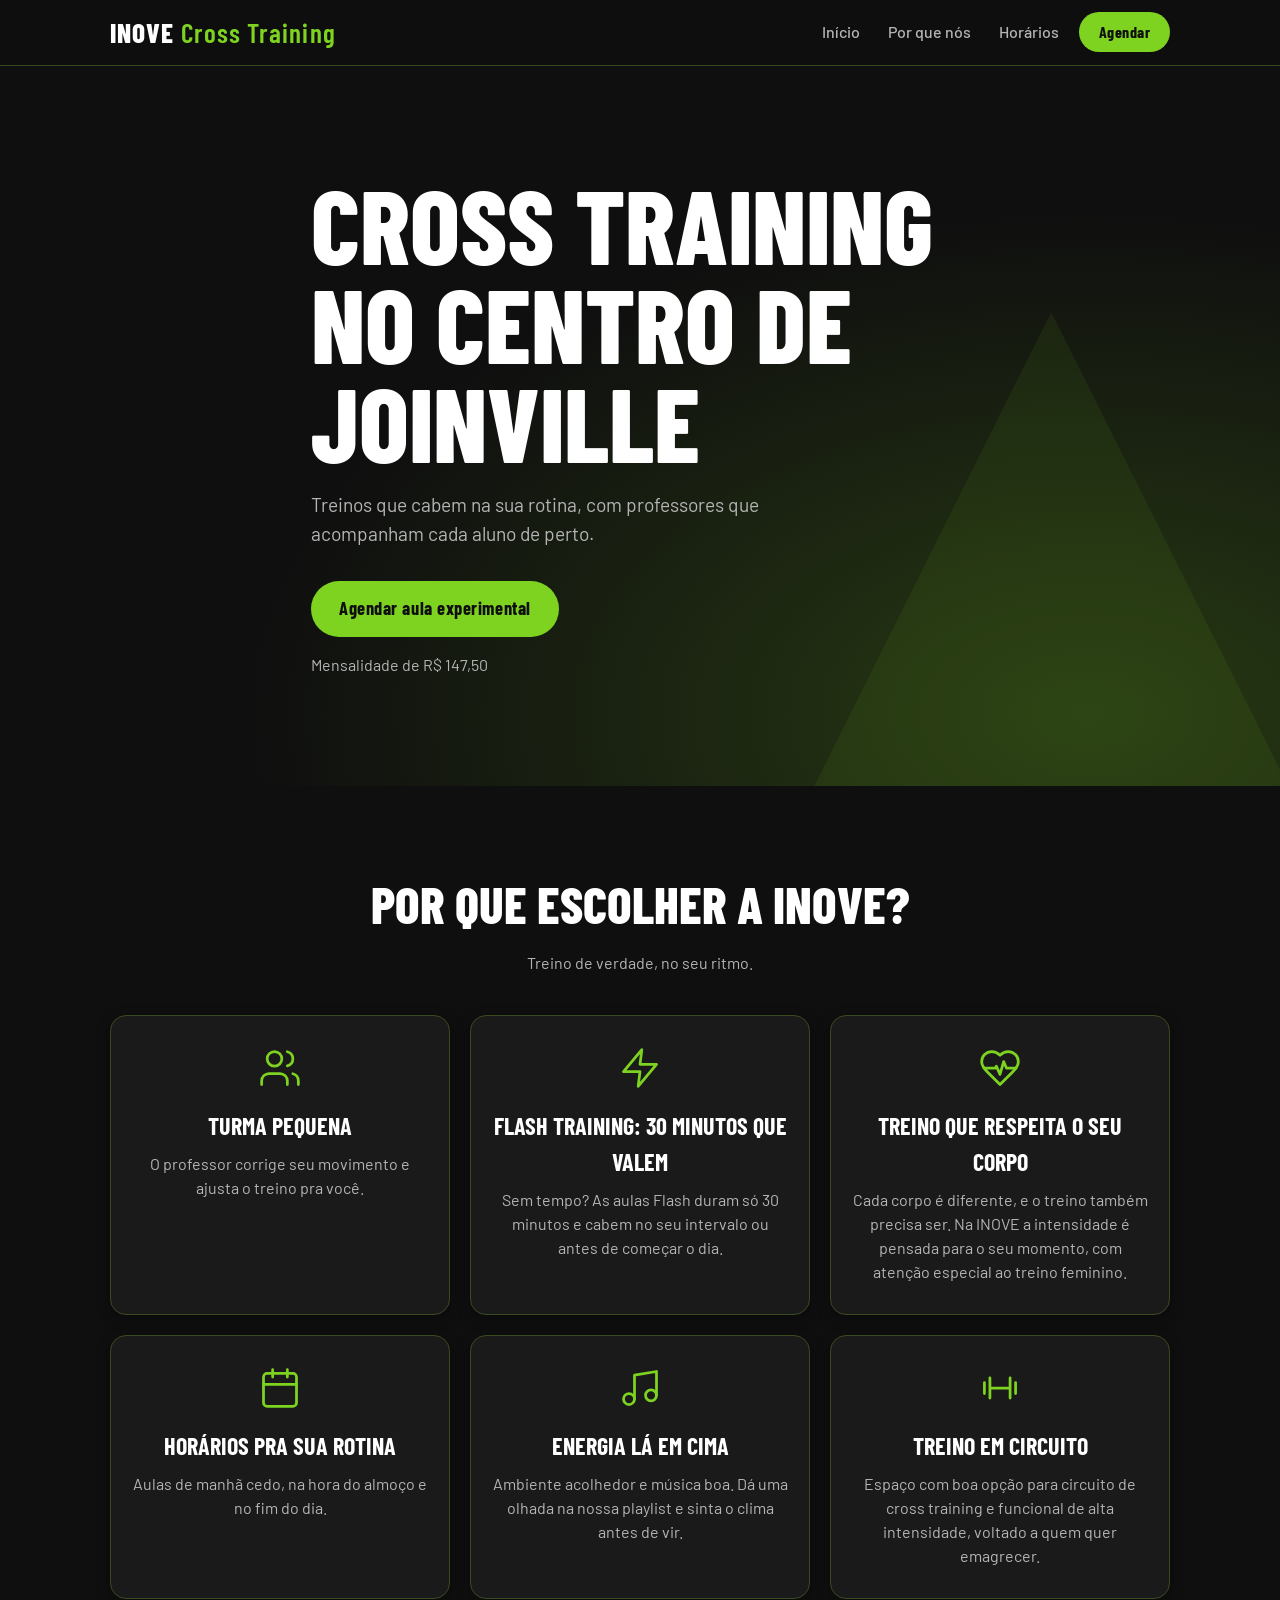
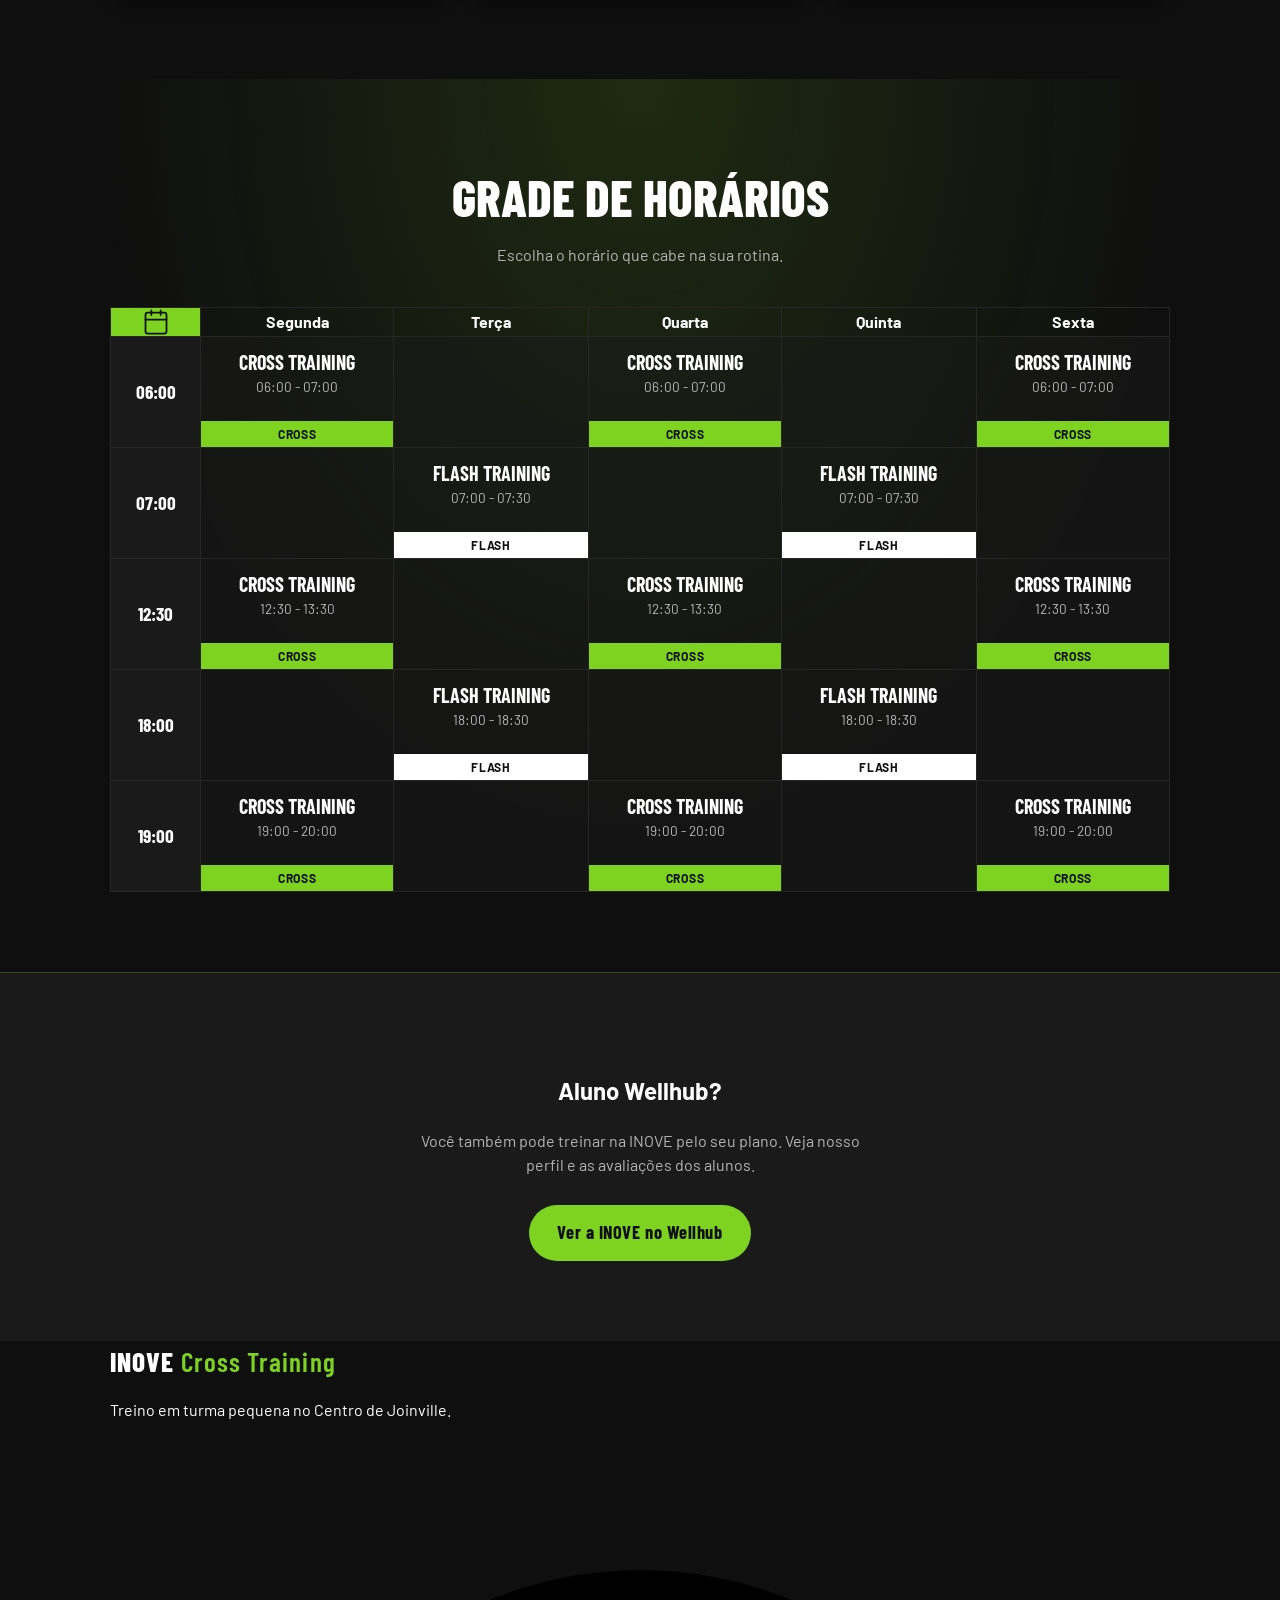
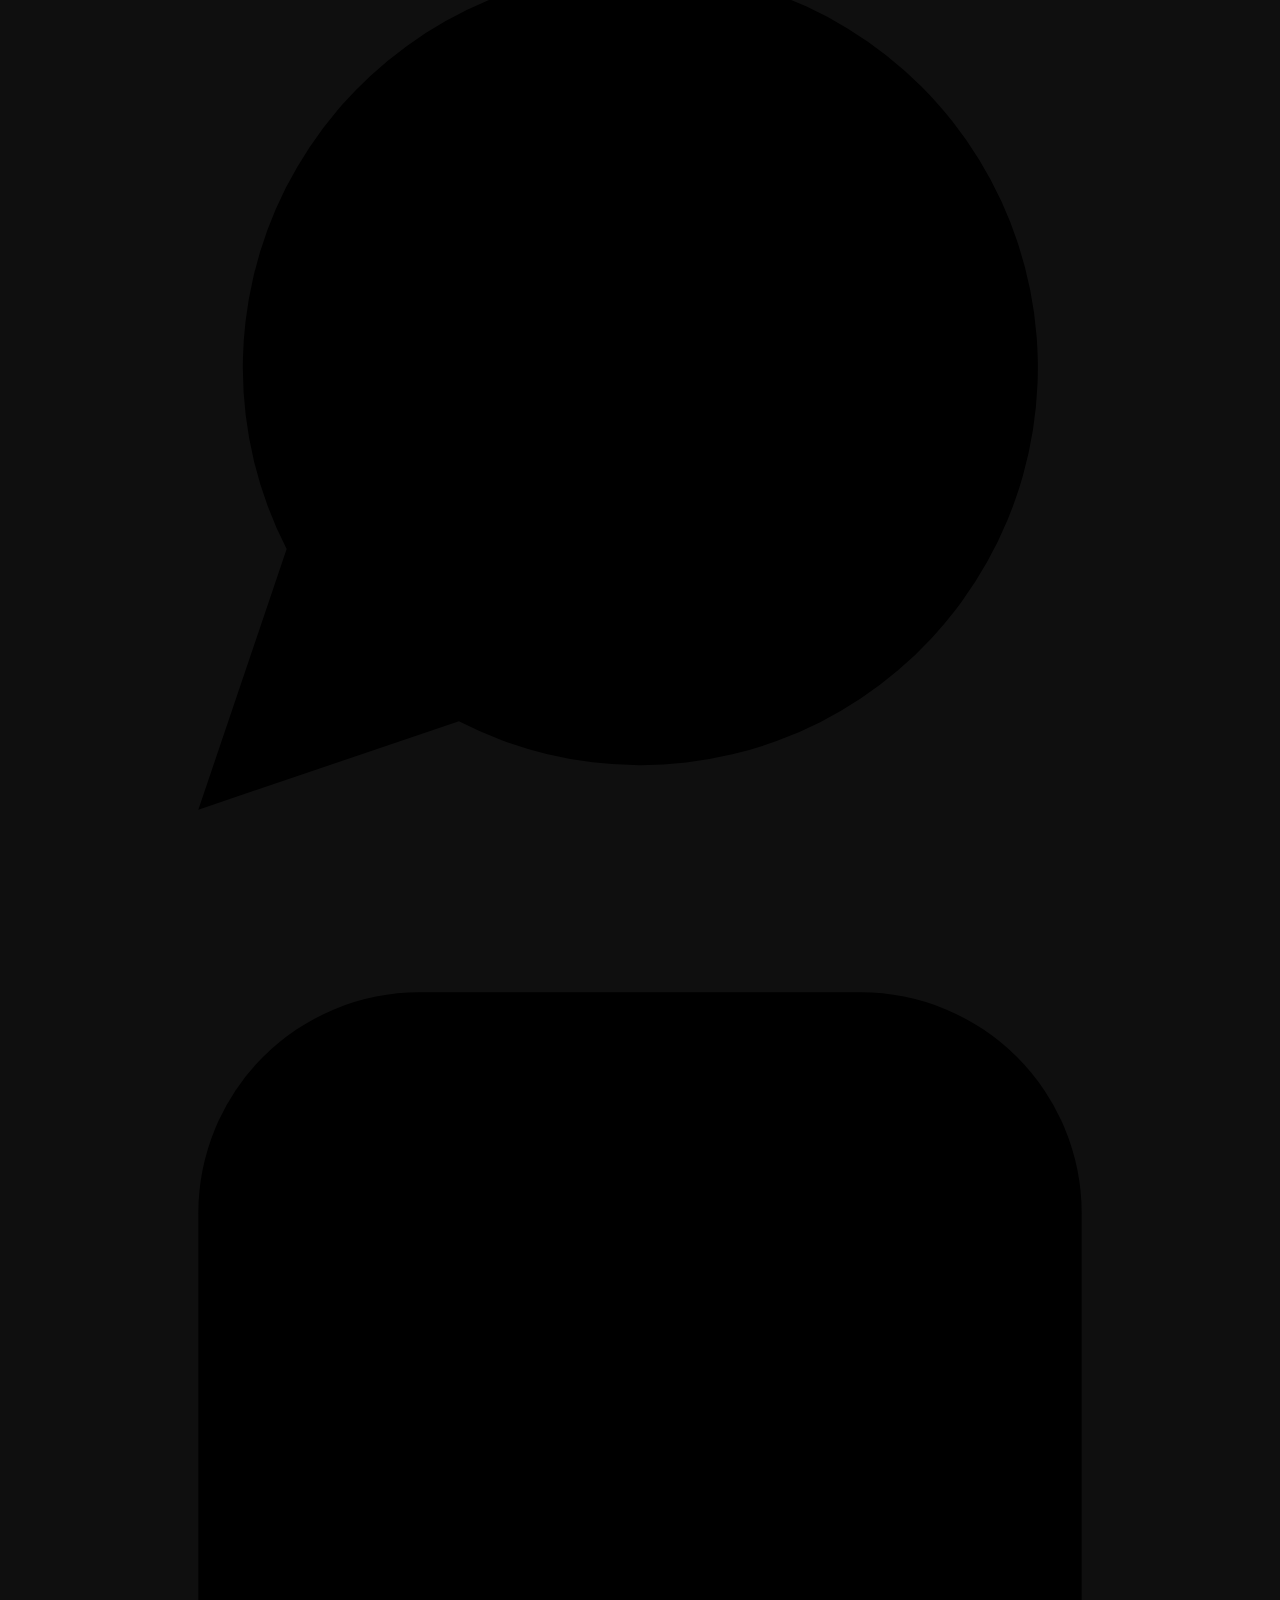
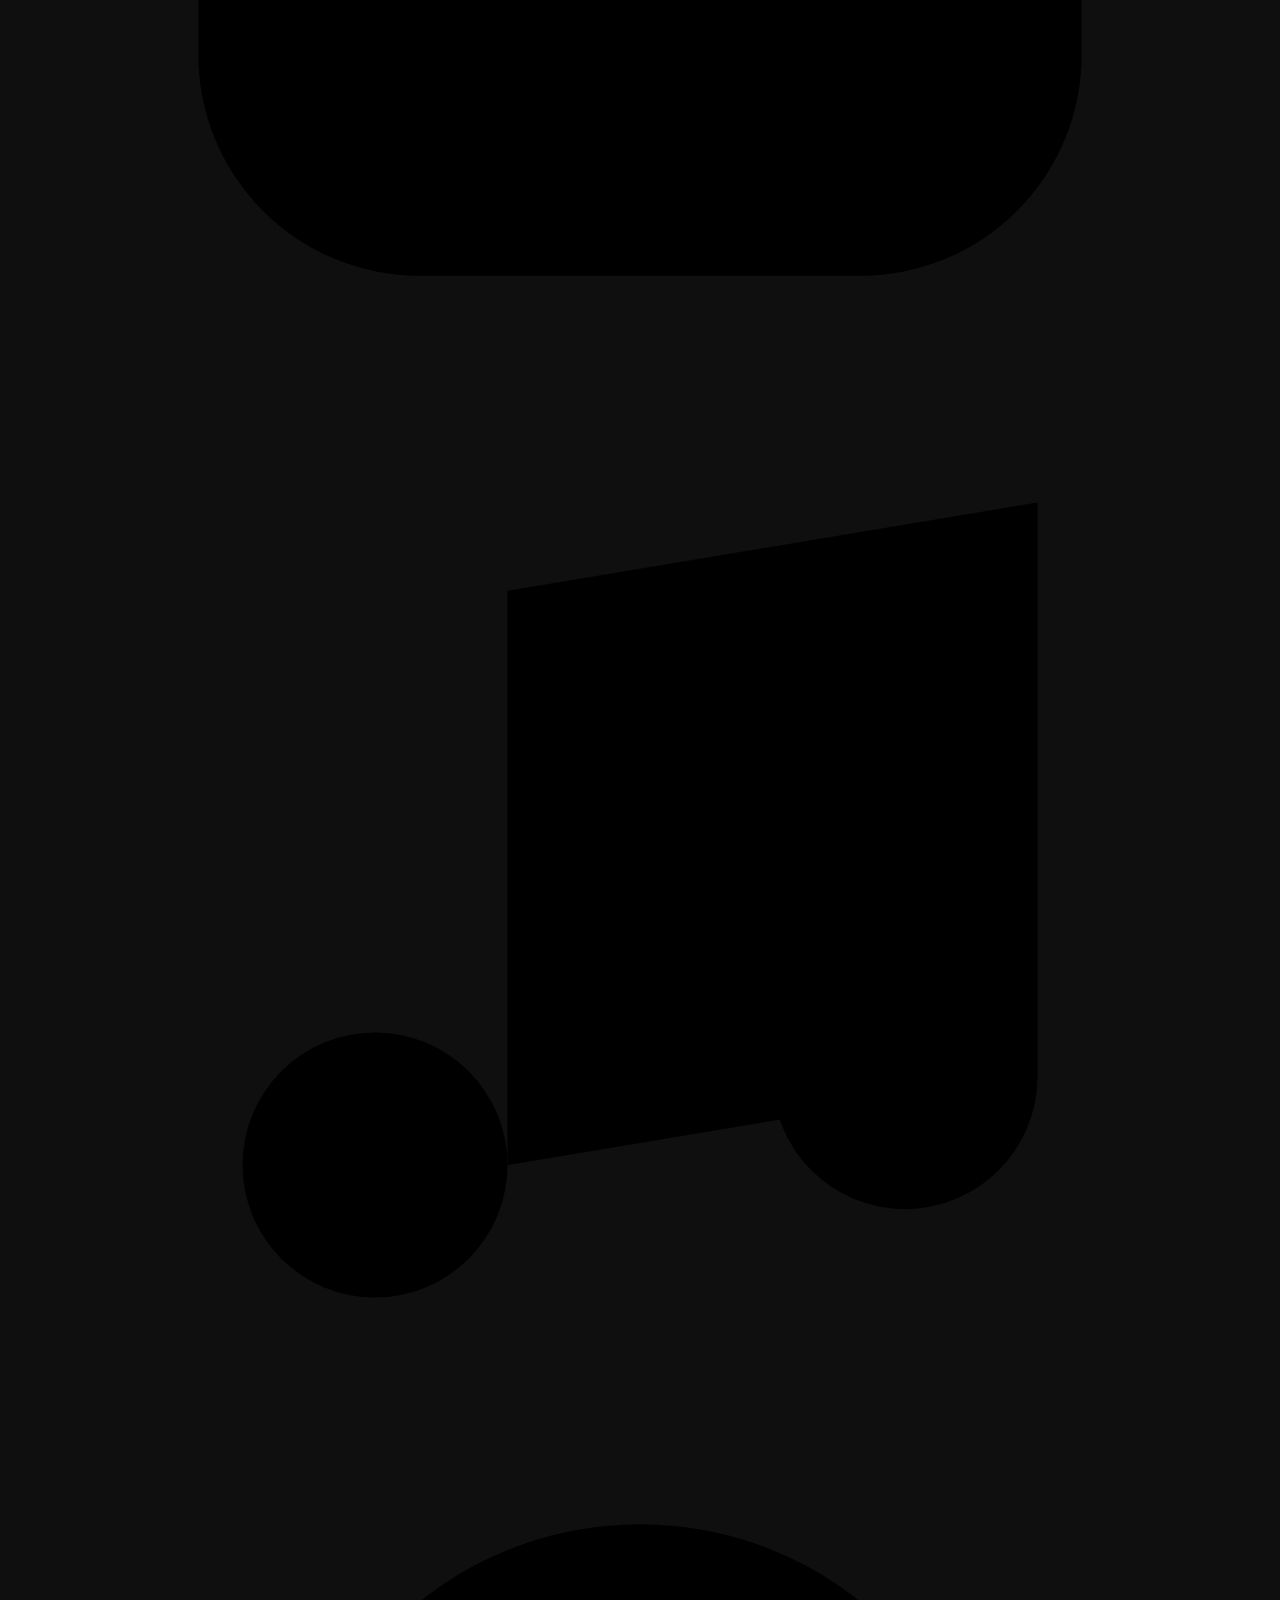
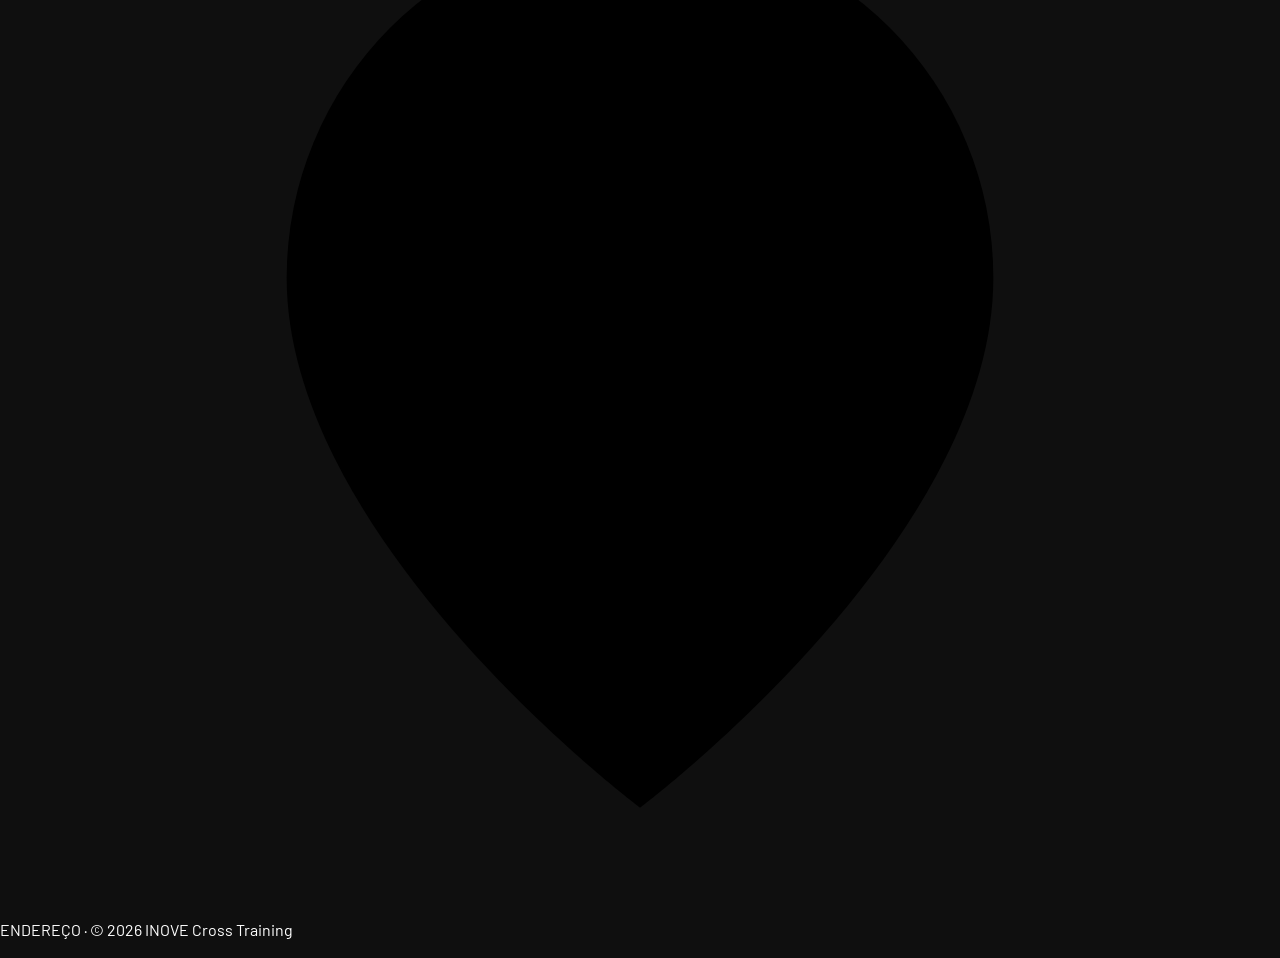
==== index.html @ a9bea001 "Rename landpage.html to index.html" ====
<!DOCTYPE html>
<html lang="pt-BR">

<head>
  <meta charset="UTF-8">
  <meta name="viewport" content="width=device-width, initial-scale=1.0">
  <title>INOVE Cross Training | Joinville</title>
  <meta name="description" content="Cross training no Centro de Joinville. Agende sua aula experimental.">
  <link rel="preconnect" href="https://fonts.googleapis.com">
  <link rel="preconnect" href="https://fonts.gstatic.com" crossorigin>
  <link
    href="https://fonts.googleapis.com/css2?family=Barlow:wght@400;500&family=Barlow+Condensed:wght@600;700;800&display=swap"
    rel="stylesheet">
  <link rel="stylesheet" href="landpage.css">
</head>

<body>

  <!-- TROQUE 55DDNUMERO pelo WhatsApp da INOVE (so digitos, ex.: 5547999999999) -->

  <header class="topo">
    <div class="container barra">
      <a class="logo" href="#inicio">INOVE <span>Cross Training</span></a>
      <nav class="menu" aria-label="Principal">
        <a href="#inicio">Início</a>
        <a href="#por-que">Por que nós</a>
        <a href="#grade-horario">Horários</a>
      </nav>
      <a class="botao botao-menu"
        href="https://wa.me/55DDNUMERO?text=Oi!%20Quero%20agendar%20minha%20aula%20experimental%20na%20INOVE"
        target="_blank" rel="noopener">Agendar</a>
    </div>
  </header>

  <main>
    <section class="hero" id="inicio">
      <div class="container hero-conteudo">
        <h1>Cross training no Centro de Joinville</h1>
        <p class="hero-texto">Treinos que cabem na sua rotina, com professores que acompanham cada aluno de perto.</p>
        <!-- confirmar com o dono se a aula experimental e gratuita -->
        <a class="botao"
          href="https://wa.me/55DDNUMERO?text=Oi!%20Quero%20agendar%20minha%20aula%20experimental%20na%20INOVE"
          target="_blank" rel="noopener">Agendar aula experimental</a>
        <p class="hero-preco">Mensalidade de R$ 147,50</p>
      </div>
    </section>

    <section class="por-que" id="por-que">
      <div class="container">
        <h2>Por que escolher a INOVE?</h2>
        <p class="sub">Treino de verdade, no seu ritmo.</p>

        <div class="cards">
          <div class="card">
            <div class="icone">
              <svg viewBox="0 0 24 24" aria-hidden="true">
                <path d="M16 21v-2a4 4 0 0 0-4-4H6a4 4 0 0 0-4 4v2" />
                <circle cx="9" cy="7" r="4" />
                <path d="M22 21v-2a4 4 0 0 0-3-3.87" />
                <path d="M16 3.13a4 4 0 0 1 0 7.75" />
              </svg>
            </div>
            <h3>Turma pequena</h3>
            <p>O professor corrige seu movimento e ajusta o treino pra você.</p>
          </div>
          <div class="card">
            <div class="icone">
              <svg viewBox="0 0 24 24" aria-hidden="true">
                <polygon points="13 2 3 14 12 14 11 22 21 10 12 10 13 2" />
              </svg>
            </div>
            <h3>Flash Training: 30 minutos que valem</h3>
            <!-- confirmar dias e horarios atuais -->
            <p>Sem tempo? As aulas Flash duram só 30 minutos e cabem no seu intervalo ou antes de começar o dia.</p>
          </div>
          <div class="card">
            <div class="icone">
              <svg viewBox="0 0 24 24" aria-hidden="true">
                <path
                  d="M19 14c1.49-1.46 3-3.21 3-5.5A5.5 5.5 0 0 0 16.5 3c-1.76 0-3 .5-4.5 2-1.5-1.5-2.74-2-4.5-2A5.5 5.5 0 0 0 2 8.5c0 2.3 1.5 4.05 3 5.5l7 7Z" />
                <path d="M3.22 12H9.5l.5-1 2 4.5 2-7 1.5 3.5h5.27" />
              </svg>
            </div>
            <h3>Treino que respeita o seu corpo</h3>
            <p>Cada corpo é diferente, e o treino também precisa ser. Na INOVE a intensidade é pensada para o seu
              momento,
              com atenção especial ao treino feminino.</p>
          </div>
          <div class="card">
            <div class="icone">
              <svg viewBox="0 0 24 24" aria-hidden="true">
                <rect x="3" y="4" width="18" height="18" rx="2" />
                <path d="M16 2v4M8 2v4M3 10h18" />
              </svg>
            </div>
            <h3>Horários pra sua rotina</h3>
            <!-- confirmar grade atual -->
            <p>Aulas de manhã cedo, na hora do almoço e no fim do dia.</p>
          </div>
          <div class="card">
            <div class="icone">
              <svg viewBox="0 0 24 24" aria-hidden="true">
                <path d="M9 18V5l12-2v13" />
                <circle cx="6" cy="18" r="3" />
                <circle cx="18" cy="16" r="3" />
              </svg>
            </div>
            <h3>Energia lá em cima</h3>
            <p>Ambiente acolhedor e música boa. Dá uma olhada na nossa playlist e sinta o clima antes de vir.</p>
          </div>
          <div class="card">
            <div class="icone">
              <svg viewBox="0 0 24 24" aria-hidden="true">
                <path d="M6.5 6.5v11M17.5 6.5v11M3.5 9v6M20.5 9v6M6.5 12h11" />
              </svg>
            </div>
            <h3>Treino em circuito</h3>
            <p>Espaço com boa opção para circuito de cross training e funcional de alta intensidade, voltado a quem quer
              emagrecer.</p>
          </div>
        </div>
      </div>
    </section>

    <section class="grade-horario" id="grade-horario">
      <div class="container">
        <h2 class="titulo-horario">Grade de horários</h2>
        <p class="sub">Escolha o horário que cabe na sua rotina.</p>

        <!-- DADOS DE EXEMPLO: troque pela grade atual confirmada com o dono da INOVE -->
        <div class="tabela-rolagem">
          <table class="grade">
            <thead>
              <tr>
                <th scope="col" class="canto"><svg viewBox="0 0 24 24" aria-hidden="true">
                    <rect x="3" y="4" width="18" height="18" rx="2" />
                    <path d="M16 2v4M8 2v4M3 10h18" />
                  </svg></th>
                <th scope="col">Segunda</th>
                <th scope="col">Terça</th>
                <th scope="col">Quarta</th>
                <th scope="col">Quinta</th>
                <th scope="col">Sexta</th>
              </tr>
            </thead>
            <tbody>
              <tr>
                <th scope="row">06:00</th>
                <td>
                  <div class="aula">
                    <div>
                      <p class="aula-nome">Cross Training</p>
                      <p class="aula-hora">06:00 - 07:00</p>
                    </div><span class="tag tag-cross">Cross</span>
                  </div>
                </td>
                <td></td>
                <td>
                  <div class="aula">
                    <div>
                      <p class="aula-nome">Cross Training</p>
                      <p class="aula-hora">06:00 - 07:00</p>
                    </div><span class="tag tag-cross">Cross</span>
                  </div>
                </td>
                <td></td>
                <td>
                  <div class="aula">
                    <div>
                      <p class="aula-nome">Cross Training</p>
                      <p class="aula-hora">06:00 - 07:00</p>
                    </div><span class="tag tag-cross">Cross</span>
                  </div>
                </td>
              </tr>
              <tr>
                <th scope="row">07:00</th>
                <td></td>
                <td>
                  <div class="aula">
                    <div>
                      <p class="aula-nome">Flash Training</p>
                      <p class="aula-hora">07:00 - 07:30</p>
                    </div><span class="tag tag-flash">Flash</span>
                  </div>
                </td>
                <td></td>
                <td>
                  <div class="aula">
                    <div>
                      <p class="aula-nome">Flash Training</p>
                      <p class="aula-hora">07:00 - 07:30</p>
                    </div><span class="tag tag-flash">Flash</span>
                  </div>
                </td>
                <td></td>
              </tr>
              <tr>
                <th scope="row">12:30</th>
                <td>
                  <div class="aula">
                    <div>
                      <p class="aula-nome">Cross Training</p>
                      <p class="aula-hora">12:30 - 13:30</p>
                    </div><span class="tag tag-cross">Cross</span>
                  </div>
                </td>
                <td></td>
                <td>
                  <div class="aula">
                    <div>
                      <p class="aula-nome">Cross Training</p>
                      <p class="aula-hora">12:30 - 13:30</p>
                    </div><span class="tag tag-cross">Cross</span>
                  </div>
                </td>
                <td></td>
                <td>
                  <div class="aula">
                    <div>
                      <p class="aula-nome">Cross Training</p>
                      <p class="aula-hora">12:30 - 13:30</p>
                    </div><span class="tag tag-cross">Cross</span>
                  </div>
                </td>
              </tr>
              <tr>
                <th scope="row">18:00</th>
                <td></td>
                <td>
                  <div class="aula">
                    <div>
                      <p class="aula-nome">Flash Training</p>
                      <p class="aula-hora">18:00 - 18:30</p>
                    </div><span class="tag tag-flash">Flash</span>
                  </div>
                </td>
                <td></td>
                <td>
                  <div class="aula">
                    <div>
                      <p class="aula-nome">Flash Training</p>
                      <p class="aula-hora">18:00 - 18:30</p>
                    </div><span class="tag tag-flash">Flash</span>
                  </div>
                </td>
                <td></td>
              </tr>
              <tr>
                <th scope="row">19:00</th>
                <td>
                  <div class="aula">
                    <div>
                      <p class="aula-nome">Cross Training</p>
                      <p class="aula-hora">19:00 - 20:00</p>
                    </div><span class="tag tag-cross">Cross</span>
                  </div>
                </td>
                <td></td>
                <td>
                  <div class="aula">
                    <div>
                      <p class="aula-nome">Cross Training</p>
                      <p class="aula-hora">19:00 - 20:00</p>
                    </div><span class="tag tag-cross">Cross</span>
                  </div>
                </td>
                <td></td>
                <td>
                  <div class="aula">
                    <div>
                      <p class="aula-nome">Cross Training</p>
                      <p class="aula-hora">19:00 - 20:00</p>
                    </div><span class="tag tag-cross">Cross</span>
                  </div>
                </td>
              </tr>
            </tbody>
          </table>
        </div>
      </div>
    </section>
    <section class="wellhub">
      <div class="container">
        <h2 class="titulo-wellhub">Aluno Wellhub?</h2>
        <p class="texto-wellhub">Você também pode treinar na INOVE pelo seu plano. Veja nosso perfil e as avaliações dos
          alunos.</p>
        <a class="botao" href="https://wellhub.com/pt-br/search/partners/inove-crosstraining-centro/" target="_blank"
          rel="noopener">Ver a INOVE no Wellhub</a>
      </div>
    </section>
  </main>
  <!-- Cole depois do </main>, no lugar do rodapé antigo -->
  <footer class="rodape" id="contato">
    <div class="container rodape-conteudo">
      <div class="rodape-marca">
        <a class="logo" href="#inicio">INOVE <span>Cross Training</span></a>
        <p>Treino em turma pequena no Centro de Joinville.</p>
      </div>

      <nav class="rodape-links" aria-label="Contato e redes sociais">
        <!-- WhatsApp: use o mesmo link dos botoes da pagina -->
        <a href="https://wa.me/55DDNUMERO?text=Oi!%20Quero%20agendar%20minha%20aula%20experimental%20na%20INOVE"
          target="_blank" rel="noopener" aria-label="WhatsApp" title="WhatsApp">
          <svg viewBox="0 0 24 24" aria-hidden="true"><path d="M7.9 20A9 9 0 1 0 4 16.1L2 22Z" /></svg>
        </a>
        <a href="https://instagram.com/inovecrosstraining" target="_blank" rel="noopener" aria-label="Instagram"
          title="Instagram">
          <svg viewBox="0 0 24 24" aria-hidden="true"><rect width="20" height="20" x="2" y="2" rx="5" ry="5" /><path d="M16 11.37A4 4 0 1 1 12.63 8 4 4 0 0 1 16 11.37z" /><line x1="17.5" x2="17.51" y1="6.5" y2="6.5" /></svg>
        </a>
        <!-- Spotify: cole o link da playlist que esta no Linktree deles -->
        <a href="LINK_SPOTIFY" target="_blank" rel="noopener" aria-label="Playlist no Spotify" title="Playlist">
          <svg viewBox="0 0 24 24" aria-hidden="true"><path d="M9 18V5l12-2v13" /><circle cx="6" cy="18" r="3" /><circle cx="18" cy="16" r="3" /></svg>
        </a>
        <!-- Mapa: cole o link do Google Maps da INOVE -->
        <a href="LINK_MAPS" target="_blank" rel="noopener" aria-label="Ver no mapa" title="Ver no mapa">
          <svg viewBox="0 0 24 24" aria-hidden="true"><path d="M20 10c0 6-8 12-8 12s-8-6-8-12a8 8 0 0 1 16 0Z" /><circle cx="12" cy="10" r="3" /></svg>
        </a>
      </nav>
    </div>

    <!-- troque ENDERECO pelo endereco completo da INOVE -->
    <p class="rodape-fim">ENDEREÇO · © 2026 INOVE Cross Training</p>
  </footer>

</body>

</html>
---- landpage.css ----
:root {
  --preto: #0f0f0f;
  --grafite: #1a1a1a;
  --verde: #7ed321;
  --verde-escuro: #3a4a1f;
  --branco: #ffffff;
  --cinza: #b5b5b5;
  --sombra: 0 4px 14px rgba(0, 0, 0, 0.4);
  --fonte-titulo: "Barlow Condensed", "Arial Narrow", Arial, sans-serif;
  --fonte-texto: "Barlow", "Segoe UI", Arial, sans-serif;
}

* {
  box-sizing: border-box;
}

html {
  scroll-behavior: smooth;
}

body {
  margin: 0;
  font-family: var(--fonte-texto);
  line-height: 1.5;
  color: var(--branco);
  background-color: var(--preto);
}

.container {
  max-width: 1100px;
  margin: 0 auto;
  padding: 0 20px;
}

/* ---------- Menu ---------- */
.topo {
  position: sticky;
  top: 0;
  z-index: 10;
  background-color: rgba(15, 15, 15, 0.92);
  border-bottom: 1px solid var(--verde-escuro);
}

.barra {
  display: flex;
  align-items: center;
  justify-content: space-between;
  gap: 20px;
  padding-top: 12px;
  padding-bottom: 12px;
}

.logo {
  font-family: var(--fonte-titulo);
  font-size: 1.7rem;
  font-weight: 800;
  letter-spacing: 0.04em;
  color: var(--branco);
  text-decoration: none;
}

.logo span {
  font-weight: 600;
  color: var(--verde);
}

.menu {
  display: flex;
  gap: 28px;
  margin-left: auto;
}

.menu a {
  color: var(--cinza);
  text-decoration: none;
  font-weight: 500;
}

.menu a:hover {
  color: var(--branco);
}

/* ---------- Botão ---------- */
.botao {
  display: inline-block;
  padding: 14px 28px;
  border-radius: 999px;
  background-color: var(--verde);
  color: var(--preto);
  font-family: var(--fonte-titulo);
  font-size: 1.15rem;
  font-weight: 700;
  letter-spacing: 0.03em;
  text-decoration: none;
  transition: background-color 0.2s ease;
}

.botao:hover {
  background-color: var(--branco);
}

.botao-menu {
  padding: 8px 20px;
  font-size: 1rem;
}

a:focus-visible,
.botao:focus-visible {
  outline: 3px solid var(--verde);
  outline-offset: 3px;
}

/* ---------- Hero ---------- */
section[id] {
  scroll-margin-top: 64px;
}

.hero {
  position: relative;
  overflow: hidden;
  min-height: 80vh;
  display: flex;
  align-items: center;
  padding: 80px 0;
  background:
    radial-gradient(ellipse at 85% 90%, rgba(126, 211, 33, 0.22), transparent 55%),
    var(--preto);
}

/* triângulo do logo da INOVE, bem discreto ao fundo */
.hero::after {
  content: "";
  position: absolute;
  right: -4%;
  bottom: -12%;
  width: min(560px, 70vw);
  aspect-ratio: 1;
  background: var(--verde);
  opacity: 0.07;
  clip-path: polygon(50% 0, 100% 100%, 0 100%);
  pointer-events: none;
}

.hero-conteudo {
  position: relative;
  z-index: 1;
}

.hero h1 {
  max-width: 14ch;
  margin: 0 0 20px;
  font-family: var(--fonte-titulo);
  font-size: clamp(3rem, 9vw, 6.5rem);
  font-weight: 800;
  line-height: 0.95;
  text-transform: uppercase;
}

.hero-texto {
  max-width: 48ch;
  margin: 0 0 32px;
  font-size: 1.2rem;
  color: var(--cinza);
}

.hero-preco {
  margin: 16px 0 0;
  color: var(--cinza);
}

/* ---------- Por que escolher ---------- */
.por-que {
  padding: 80px 0;
  text-align: center;
  background-color: var(--preto);
}

.por-que h2 {
  margin: 0 0 8px;
  font-family: var(--fonte-titulo);
  font-size: clamp(2.2rem, 5vw, 3.2rem);
  font-weight: 800;
  text-transform: uppercase;
}

.sub {
  margin: 0 0 40px;
  color: var(--cinza);
}

.cards {
  display: grid;
  grid-template-columns: repeat(auto-fit, minmax(min(280px, 100%), 1fr));
  gap: 20px;
}

.card {
  position: relative;
  padding: 30px 20px;
  border: 1px solid var(--verde-escuro);
  border-radius: 16px;
  background-color: var(--grafite);
  box-shadow: var(--sombra);
  transition: transform 0.3s ease, box-shadow 0.3s ease, border-color 0.3s ease;
}

.card:hover {
  transform: scale(1.05);
  z-index: 2;
  border-color: var(--verde);
  box-shadow: 0 10px 30px rgba(126, 211, 33, 0.25);
}


.icone {
  color: var(--verde);
}

.icone svg,
.canto svg {
  fill: none;
  stroke: currentColor;
  /* o traço usa a cor do "color" */
  stroke-width: 1.5;
  stroke-linecap: round;
  stroke-linejoin: round;
}

.icone svg {
  width: 44px;
  height: 44px;
}

.canto svg {
  width: 28px;
  height: 28px;
  vertical-align: middle;
}

.card h3 {
  margin: 12px 0 8px;
  font-family: var(--fonte-titulo);
  font-size: 1.5rem;
  font-weight: 700;
  text-transform: uppercase;
}

.card p {
  margin: 0;
  color: var(--cinza);
}

/* ---------- Celular ---------- */
@media (max-width: 600px) {
  .menu {
    display: none;
  }

  .barra {
    padding-top: 10px;
    padding-bottom: 10px;
  }

  .hero {
    min-height: 0;
    padding: 56px 0;
  }

  .por-que {
    padding: 56px 0;
  }
}

@media (prefers-reduced-motion: reduce) {
  html {
    scroll-behavior: auto;
  }

  .card,
  .botao {
    transition: none;
  }

  .card:hover {
    transform: none;
  }
}

/* ---------- Grade de horários ---------- */
/* Apague tudo do seu landpage.css a partir de "table {" e cole este arquivo no lugar */

.grade-horario {
  padding: 80px 0;
  text-align: center;
  background:
    radial-gradient(ellipse at 50% 0%, rgba(126, 211, 33, 0.14), transparent 60%),
    var(--preto);
}

.titulo-horario {
  margin: 0 0 8px;
  font-family: var(--fonte-titulo);
  font-size: clamp(2.2rem, 5vw, 3.2rem);
  font-weight: 800;
  text-transform: uppercase;
}

/* no celular a tabela rola para o lado em vez de espremer */
.tabela-rolagem {
  overflow-x: auto;
}

.grade {
  width: 100%;
  min-width: 760px;
  border-collapse: collapse;
  text-align: center;
}

.grade th,
.grade td {
  padding: 0;
  border: 1px solid #262626;
}

/* cabeçalho com os dias */
.garade thed th {
  padding: 18px 8px;
  background-color: var(--grafite);
  font-family: var(--fonte-titulo);
  font-size: 1.1rem;
  letter-spacing: 0.05em;
  text-transform: uppercase;
}

/* canto com o ícone, em verde como o botão */
.grade thead .canto {
  width: 90px;
  background-color: var(--verde);
  color: var(--preto);
}

/* coluna dos horários */
.grade tbody th {
  width: 90px;
  background-color: var(--grafite);
  font-family: var(--fonte-titulo);
  font-size: 1.2rem;
}

.grade td {
  height: 110px;
  background-color: rgba(26, 26, 26, 0.5);
}

/* cada aula dentro da célula */
.aula {
  position: relative;
  display: flex;
  flex-direction: column;
  justify-content: space-between;
  min-height: 110px;
  padding-top: 14px;
  transition: transform 0.3s ease, background-color 0.3s ease, box-shadow 0.3s ease;
}

.aula:hover {
  z-index: 2;
  transform: scale(1.06);
  background-color: var(--grafite);
  box-shadow: 0 10px 30px rgba(126, 211, 33, 0.25);
  outline: 1px solid var(--verde);
}

.aula-nome {
  margin: 0;
  padding: 0 8px;
  font-family: var(--fonte-titulo);
  font-size: 1.25rem;
  font-weight: 700;
  line-height: 1.1;
  text-transform: uppercase;
}

.aula-hora {
  margin: 4px 0 10px;
  font-size: 0.85rem;
  color: var(--cinza);
}

/* faixa colorida na base da célula */
.tag {
  display: block;
  padding: 4px;
  font-size: 0.75rem;
  font-weight: 700;
  letter-spacing: 0.06em;
  text-transform: uppercase;
  color: var(--preto);
}

.tag-cross {
  background-color: var(--verde);
}

.tag-flash {
  background-color: var(--branco);
}

@media (max-width: 600px) {
  .grade-horario {
    padding: 56px 0;
  }
}

@media (prefers-reduced-motion: reduce) {
  .aula {
    transition: none;
  }

  .aula:hover {
    transform: none;
  }
}

.wellhub {
  text-align: center;
  padding: 4 px;
  border-color: var(--grafite);
}

.wellhub {
  padding: 80px 0;
  text-align: center;
  background-color: var(--grafite);
  border-top: 1px solid var(--verde-escuro);
}

.texto-wellhub {
  max-width: 52ch;
  margin: 0 auto 28px;
  color: var(--cinza);
}
.rodape-grade{
  display: grid;
  repeat: (auto-fit, minmax(240px, 1fr));
  border-top: 1px solid var(--verde-escuro);
  background-color: var(--grafite);
}
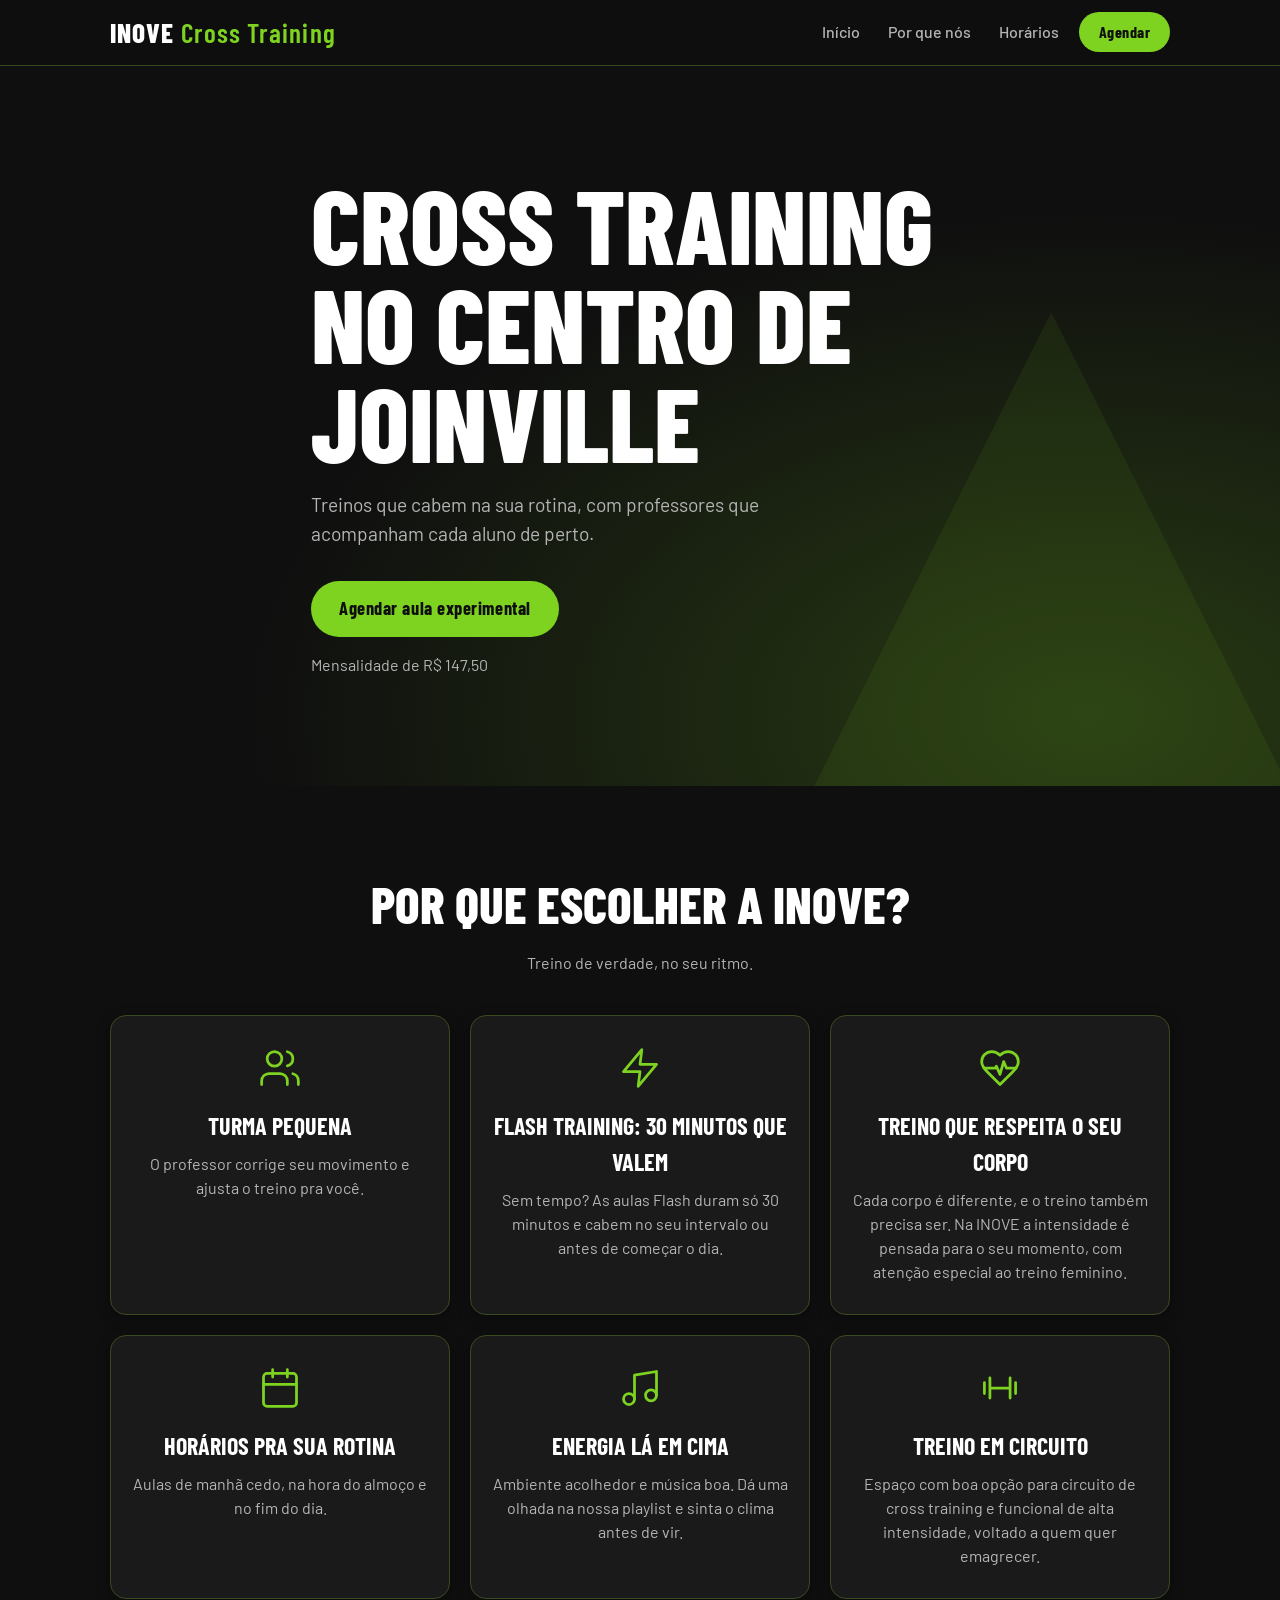
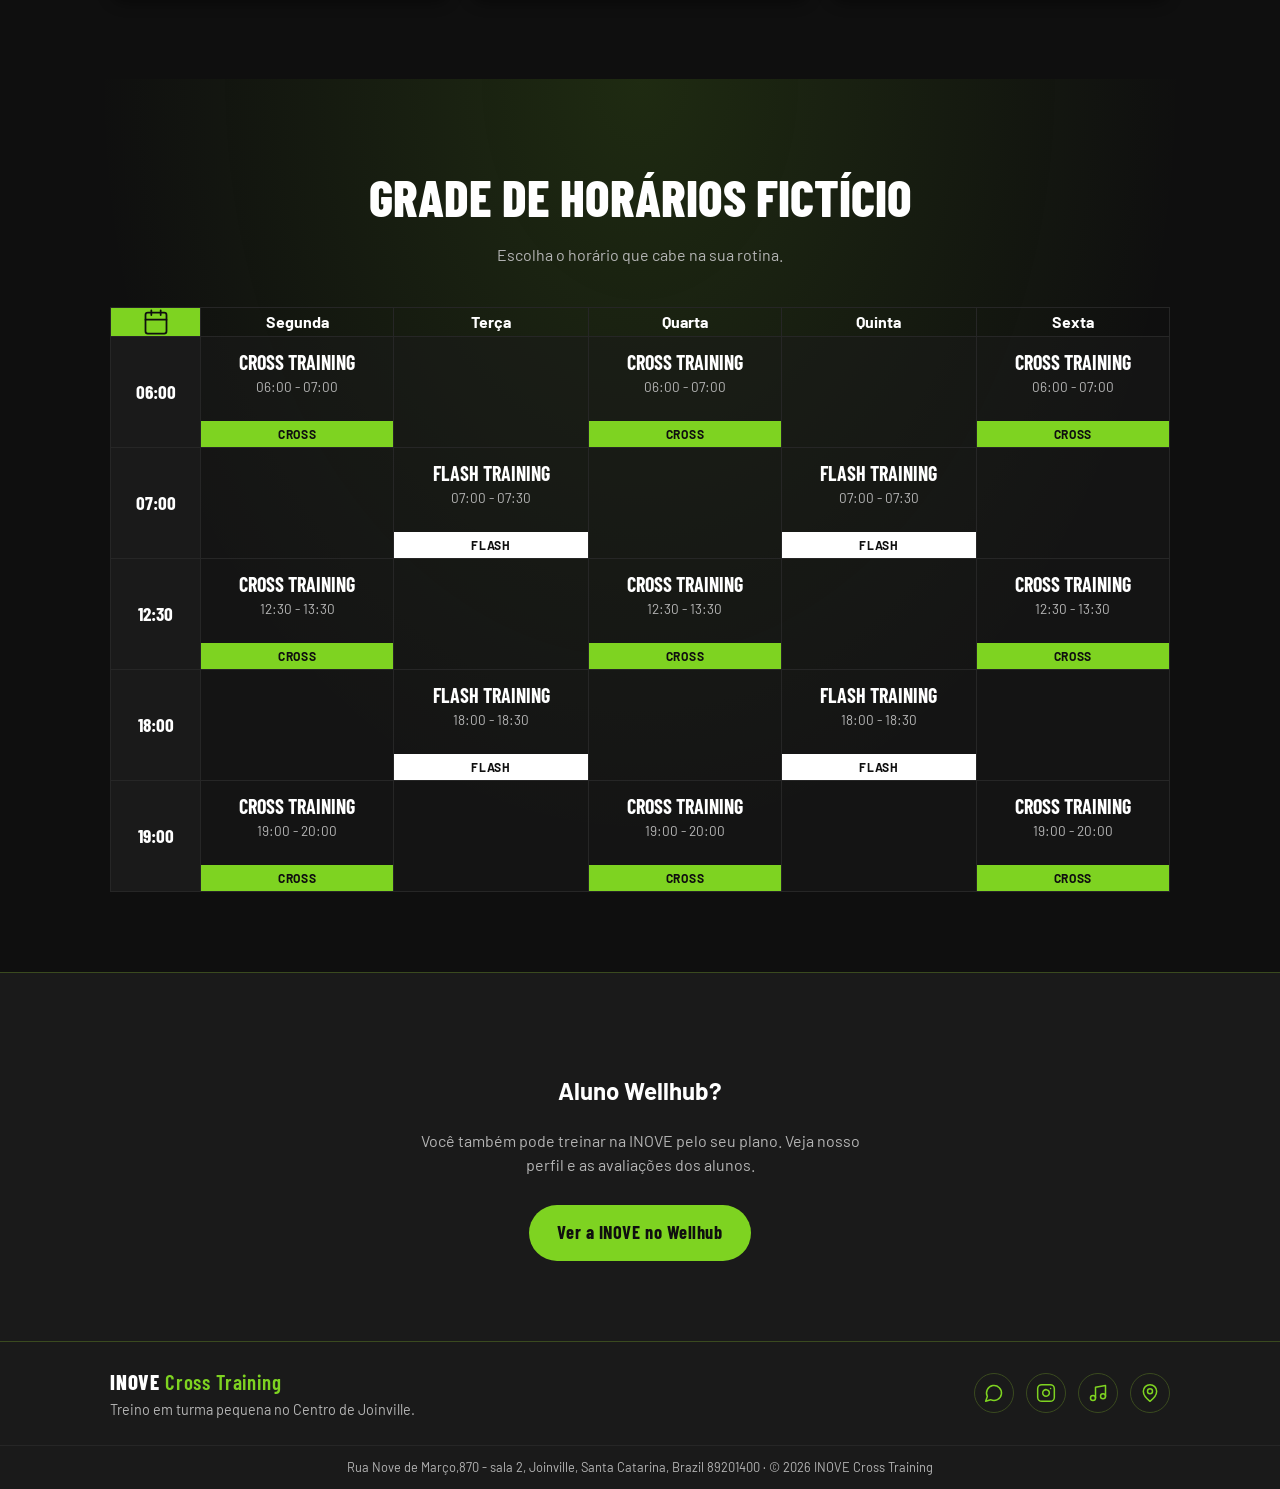
==== commit fb072ea6: "Merge branch 'main' of https://github.com/murilosampaio2416/inove-cross-training" ====
--- a/index.html
+++ b/index.html
@@ -16,8 +16,6 @@
 
 <body>
 
-  <!-- TROQUE 55DDNUMERO pelo WhatsApp da INOVE (so digitos, ex.: 5547999999999) -->
-
   <header class="topo">
     <div class="container barra">
       <a class="logo" href="#inicio">INOVE <span>Cross Training</span></a>
@@ -27,7 +25,7 @@
         <a href="#grade-horario">Horários</a>
       </nav>
       <a class="botao botao-menu"
-        href="https://wa.me/55DDNUMERO?text=Oi!%20Quero%20agendar%20minha%20aula%20experimental%20na%20INOVE"
+        href="https://wa.me/5547984576441?text=Oi!%20Quero%20agendar%20minha%20aula%20experimental%20na%20INOVE"
         target="_blank" rel="noopener">Agendar</a>
     </div>
   </header>
@@ -39,7 +37,7 @@
         <p class="hero-texto">Treinos que cabem na sua rotina, com professores que acompanham cada aluno de perto.</p>
         <!-- confirmar com o dono se a aula experimental e gratuita -->
         <a class="botao"
-          href="https://wa.me/55DDNUMERO?text=Oi!%20Quero%20agendar%20minha%20aula%20experimental%20na%20INOVE"
+          href="https://wa.me/5547984576441?text=Oi!%20Quero%20agendar%20minha%20aula%20experimental%20na%20INOVE"
           target="_blank" rel="noopener">Agendar aula experimental</a>
         <p class="hero-preco">Mensalidade de R$ 147,50</p>
       </div>
@@ -124,7 +122,7 @@
 
     <section class="grade-horario" id="grade-horario">
       <div class="container">
-        <h2 class="titulo-horario">Grade de horários</h2>
+        <h2 class="titulo-horario">Grade de horários Fictício</h2>
         <p class="sub">Escolha o horário que cabe na sua rotina.</p>
 
         <!-- DADOS DE EXEMPLO: troque pela grade atual confirmada com o dono da INOVE -->
@@ -300,7 +298,7 @@
 
       <nav class="rodape-links" aria-label="Contato e redes sociais">
         <!-- WhatsApp: use o mesmo link dos botoes da pagina -->
-        <a href="https://wa.me/55DDNUMERO?text=Oi!%20Quero%20agendar%20minha%20aula%20experimental%20na%20INOVE"
+        <a href="https://wa.me/5547984576441?text=Oi!%20Quero%20agendar%20minha%20aula%20experimental%20na%20INOVE"
           target="_blank" rel="noopener" aria-label="WhatsApp" title="WhatsApp">
           <svg viewBox="0 0 24 24" aria-hidden="true"><path d="M7.9 20A9 9 0 1 0 4 16.1L2 22Z" /></svg>
         </a>
@@ -308,19 +306,18 @@
           title="Instagram">
           <svg viewBox="0 0 24 24" aria-hidden="true"><rect width="20" height="20" x="2" y="2" rx="5" ry="5" /><path d="M16 11.37A4 4 0 1 1 12.63 8 4 4 0 0 1 16 11.37z" /><line x1="17.5" x2="17.51" y1="6.5" y2="6.5" /></svg>
         </a>
-        <!-- Spotify: cole o link da playlist que esta no Linktree deles -->
-        <a href="LINK_SPOTIFY" target="_blank" rel="noopener" aria-label="Playlist no Spotify" title="Playlist">
+  
+        <a href="https://open.spotify.com/playlist/3cb7h56JDDEL9BMVdfWato" target="_blank" rel="noopener" aria-label="Playlist no Spotify" title="Playlist">
           <svg viewBox="0 0 24 24" aria-hidden="true"><path d="M9 18V5l12-2v13" /><circle cx="6" cy="18" r="3" /><circle cx="18" cy="16" r="3" /></svg>
         </a>
-        <!-- Mapa: cole o link do Google Maps da INOVE -->
-        <a href="LINK_MAPS" target="_blank" rel="noopener" aria-label="Ver no mapa" title="Ver no mapa">
+        
+        <a href="https://wellhub.com/pt-br/search/partners/inove-crosstraining-centro/" target="_blank" rel="noopener" aria-label="Ver no mapa" title="Ver no mapa">
           <svg viewBox="0 0 24 24" aria-hidden="true"><path d="M20 10c0 6-8 12-8 12s-8-6-8-12a8 8 0 0 1 16 0Z" /><circle cx="12" cy="10" r="3" /></svg>
         </a>
       </nav>
     </div>
 
-    <!-- troque ENDERECO pelo endereco completo da INOVE -->
-    <p class="rodape-fim">ENDEREÇO · © 2026 INOVE Cross Training</p>
+    <p class="rodape-fim">Rua Nove de Março,870 - sala 2, Joinville, Santa Catarina, Brazil 89201400 · © 2026 INOVE Cross Training</p>
   </footer>
 
 </body>
--- a/landpage.css
+++ b/landpage.css
@@ -441,9 +441,72 @@
   margin: 0 auto 28px;
   color: var(--cinza);
 }
-.rodape-grade{
+/* ---------- Rodapé ---------- */
+/* Apague o bloco ".rodape-grade { ... }" e qualquer outra regra de rodapé antiga, e cole isto no lugar */
+
+.rodape {
+  background-color: var(--grafite);
+  border-top: 1px solid var(--verde-escuro);
+  font-size: 0.9rem;
+  color: var(--cinza);
+}
+
+.rodape-conteudo {
+  display: flex;
+  align-items: center;
+  justify-content: space-between;
+  flex-wrap: wrap;
+  gap: 16px;
+  padding-top: 24px;
+  padding-bottom: 24px;
+}
+
+.rodape-marca .logo { font-size: 1.3rem; }
+.rodape-marca p { margin: 2px 0 0; }
+
+/* ícones redondos de contato e redes sociais */
+.rodape-links { display: flex; gap: 12px; }
+
+.rodape-links a {
   display: grid;
-  repeat: (auto-fit, minmax(240px, 1fr));
-  border-top: 1px solid var(--verde-escuro);
-  background-color: var(--grafite);
+  place-items: center;
+  width: 40px;
+  height: 40px;
+  border: 1px solid var(--verde-escuro);
+  border-radius: 50%;
+  color: var(--verde);
+  transition: background-color 0.2s ease, color 0.2s ease, border-color 0.2s ease;
+}
+
+.rodape-links a:hover {
+  background-color: var(--verde);
+  border-color: var(--verde);
+  color: var(--preto);
+}
+
+.rodape-links svg {
+  width: 20px;
+  height: 20px;
+  fill: none;
+  stroke: currentColor;
+  stroke-width: 1.8;
+  stroke-linecap: round;
+  stroke-linejoin: round;
+}
+
+/* linha final com endereço e ano */
+.rodape-fim {
+  margin: 0;
+  padding: 12px 20px;
+  border-top: 1px solid #262626;
+  text-align: center;
+  font-size: 0.8rem;
+}
+
+@media (max-width: 600px) {
+  .rodape-conteudo { flex-direction: column; text-align: center; }
+}
+
+@media (prefers-reduced-motion: reduce) {
+  .rodape-links a { transition: none; }
 }
